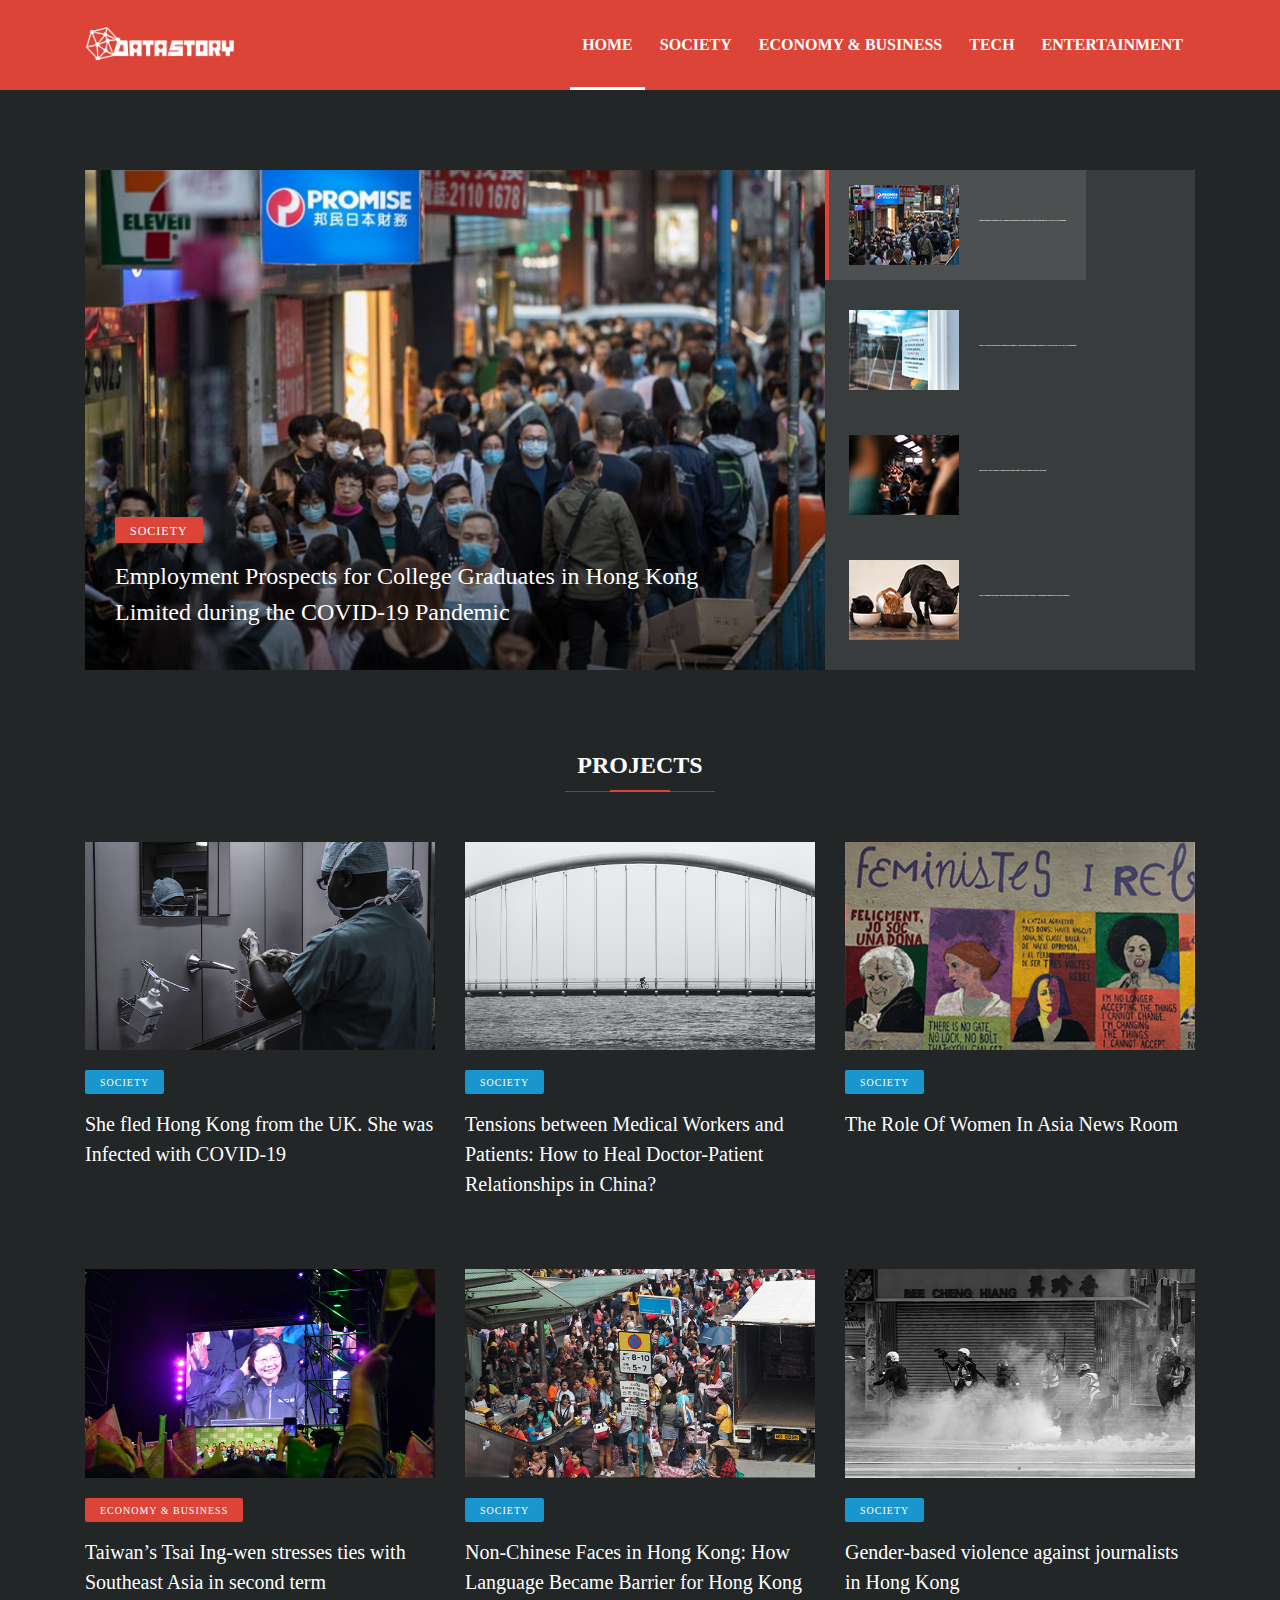
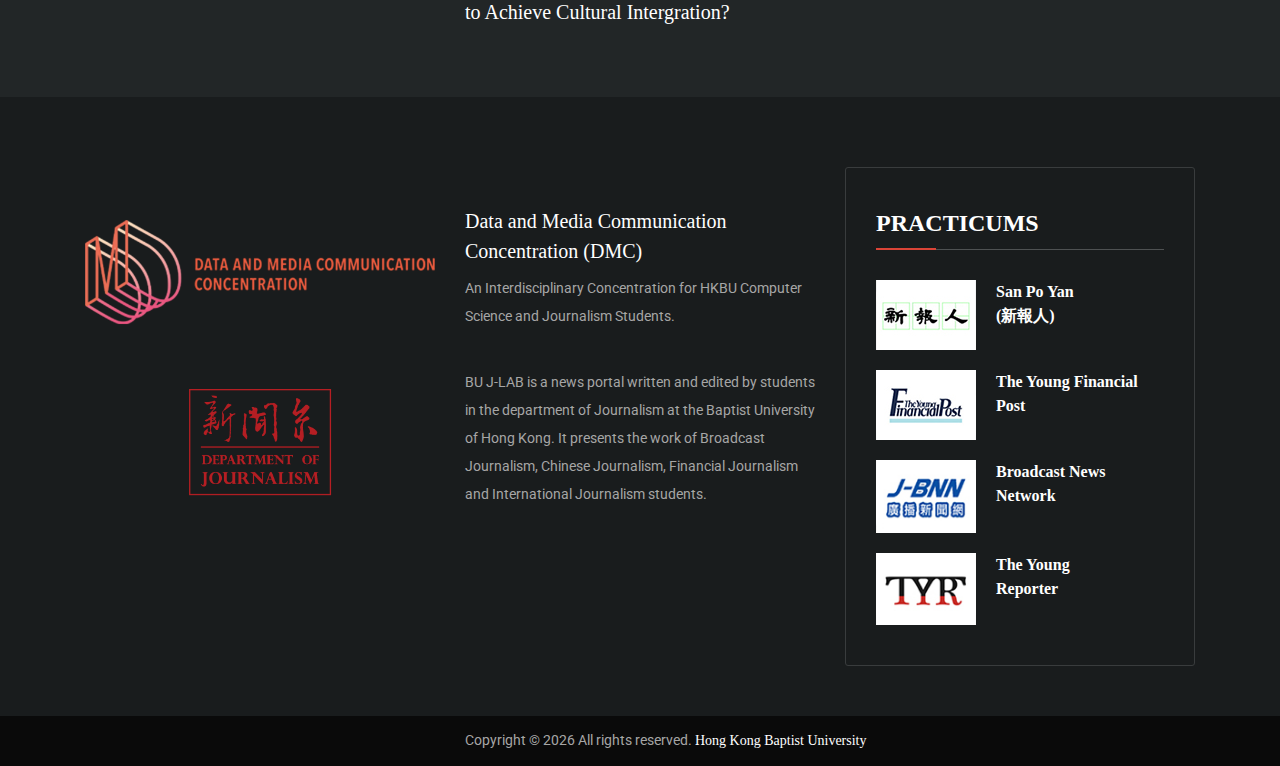
==== index.html @ 4ec1ef78 "Initial commit" ====
<!DOCTYPE html>
<html lang="en">

<head>
    <meta charset="UTF-8">
    <meta name="description" content="">
    <meta http-equiv="X-UA-Compatible" content="IE=edge">
    <meta name="viewport" content="width=device-width, initial-scale=1, shrink-to-fit=no">
    <title>DataStory - HKBU</title>
    <link rel="icon" href="img/core-img/favicon.ico">
    <link rel="stylesheet" href="style.css">

</head>

<body>
    <div class="preloader d-flex align-items-center justify-content-center">
        <div class="lds-ellipsis">
            <div></div>
            <div></div>
            <div></div>
            <div></div>
        </div>
    </div>

    <header class="header-area">
        <div class="top-header-area">
            <div class="container">
                <div class="row align-items-center">
                    <div class="col-12 col-md-6">
                    </div>
                    <div class="col-12 col-md-6">
                        <div class="top-meta-data d-flex align-items-center justify-content-end">
                        </div>
                    </div>
                </div>
            </div>
        </div>

        <div class="vizew-main-menu" id="sticker">
            <div class="classy-nav-container breakpoint-off">
                <div class="container">

                    <nav class="classy-navbar justify-content-between" id="vizewNav">

                        <a href="index.html" class="nav-brand"><img src="img/core-img/logo.png" alt=""></a>

                        <div class="classy-navbar-toggler">
                            <span class="navbarToggler"><span></span><span></span><span></span></span>
                        </div>

                        <div class="classy-menu">

                            <div class="classycloseIcon">
                                <div class="cross-wrap"><span class="top"></span><span class="bottom"></span></div>
                            </div>

                            <div class="classynav">
                                <ul>
                                    <li class="active"><a href="index.html">Home</a></li>
                                    <li><a href="society.html">Society</a></li>
                                    <li><a href="economy&business.html">Economy & Business </a></li>
                                    <li><a href="tech.html">Tech</a></li>
                                    <li><a href="entertainment.html">Entertainment</a></li>
                                </ul>
                            </div>

                        </div>
                    </nav>
                </div>
            </div>
        </div>
    </header>

    <section class="hero--area section-padding-80">
        <div class="container">
            <div class="row no-gutters">
                <div class="col-12 col-md-7 col-lg-8">
                    <div class="tab-content">
                        <div class="tab-pane fade show active" id="post-1" role="tabpanel" aria-labelledby="post-1-tab">

                            <div class="single-feature-post video-post bg-img"
                                style="background-image: url(img/bg-img/7.jpg);">

                                <div class="post-content">
                                    <a href="#" class="post-cata">Society</a>
                                    <a href="http://datastory.hkbu.edu.hk/2020/employment-prospects-for-college-graduates-in-hong-kong-limited-during-the-covid-19-pandemic/"
                                        class="post-title">Employment Prospects for College
                                        Graduates in Hong Kong Limited during the COVID-19 Pandemic</a>
                                </div>

                            </div>
                        </div>
                        <div class="tab-pane fade" id="post-2" role="tabpanel" aria-labelledby="post-2-tab">

                            <div class="single-feature-post video-post bg-img"
                                style="background-image: url(img/bg-img/8.jpg);">

                                <div class="post-content">
                                    <a href="#" class="post-cata">Tech</a>
                                    <a href="http://datastory.hkbu.edu.hk/2020/smes-in-hong-kong-and-singapore-require-additional-government-support-to-survive-the-covid-19-pandemic/#background"
                                        class="post-title">SMEs in Hong Kong and Singapore
                                        Require Additional Government Support to Survive the COVID-19 Pandemic</a>

                                </div>

                            </div>
                        </div>
                        <div class="tab-pane fade" id="post-3" role="tabpanel" aria-labelledby="post-3-tab">

                            <div class="single-feature-post video-post bg-img"
                                style="background-image: url(img/bg-img/9.jpg);">
                                <div class="post-content">
                                    <a href="#" class="post-cata">Society</a>
                                    <a href="http://datastory.hkbu.edu.hk/2020/the-dark-side-sexual-violence-on-hong-kong-mass-transit-railway/"
                                        class="post-title">The Dark Side: Sexual Violence on Hong
                                        Kong‘s Mass Transit Railway (MTR)</a>
                                </div>

                            </div>
                        </div>

                        <div class="tab-pane fade" id="post-4" role="tabpanel" aria-labelledby="post-4-tab">
                            <div class="single-feature-post video-post bg-img"
                                style="background-image: url(img/bg-img/10.jpg);">

                                <div class="post-content">
                                    <a href="#" class="post-cata">Economy & Business</a>
                                    <a href="http://datastory.hkbu.edu.hk/2020/the-evolution-towards-innovation-and-standardization-in-chinas-expanding-domestic-pet-food-market/"
                                        class="post-title">The Evolution Towards Innovation and
                                        Standardization in China’s Expanding Domestic Pet Food Market</a>

                                </div>

                            </div>
                        </div>

                        <div class="tab-pane fade" id="post-5" role="tabpanel" aria-labelledby="post-5-tab">

                            <div class="single-feature-post video-post bg-img"
                                style="background-image: url(img/bg-img/50.jpg);">

                                <div class="post-content">
                                    <a href="#" class="post-cata">Society</a>
                                    <a href="http://datastory.hkbu.edu.hk/she-fled-hong-kong-from-the-uk/"
                                        class="post-title">She fled Hong Kong from the UK. She
                                        was Infected with COVID-19</a>
                                </div>

                            </div>
                        </div>

                    </div>
                </div>

                <div class="col-12 col-md-5 col-lg-4">
                    <ul class="nav vizew-nav-tab" role="tablist">

                        <li class="nav-item">
                            <a class="nav-link active" id="post-1-tab" data-toggle="pill" href="#post-1" role="tab"
                                aria-controls="post-1" aria-selected="true">

                                <div class="single-blog-post style-2 d-flex align-items-center">
                                    <div class="post-thumbnail">
                                        <img src="img/bg-img/3.jpg" alt="">
                                    </div>
                                    <div class="post-content">
                                        <h6 class="post-title">Employment Prospects for College Graduates in Hong Kong
                                            Limited during the COVID-19 Pandemic</h6>

                                    </div>
                                </div>
                            </a>
                        </li>

                        <li class="nav-item">
                            <a class="nav-link" id="post-2-tab" data-toggle="pill" href="#post-2" role="tab"
                                aria-controls="post-2" aria-selected="false">

                                <div class="single-blog-post style-2 d-flex align-items-center">
                                    <div class="post-thumbnail">
                                        <img src="img/bg-img/4.jpg" alt="">
                                    </div>
                                    <div class="post-content">
                                        <h6 class="post-title">SMEs in Hong Kong and Singapore Require Additional
                                            Government Support to Survive the COVID-19 Pandemic</h6>

                                    </div>
                                </div>
                            </a>
                        </li>

                        <li class="nav-item">
                            <a class="nav-link" id="post-3-tab" data-toggle="pill" href="#post-3" role="tab"
                                aria-controls="post-3" aria-selected="false">

                                <div class="single-blog-post style-2 d-flex align-items-center">
                                    <div class="post-thumbnail">
                                        <img src="img/bg-img/5.jpg" alt="">
                                    </div>
                                    <div class="post-content">
                                        <h6 class="post-title">The Dark Side: Sexual Violence on Hong Kong‘s Mass
                                            Transit Railway (MTR)</h6>

                                    </div>
                                </div>
                            </a>
                        </li>

                        <li class="nav-item">
                            <a class="nav-link" id="post-4-tab" data-toggle="pill" href="#post-4" role="tab"
                                aria-controls="post-4" aria-selected="false">

                                <div class="single-blog-post style-2 d-flex align-items-center">
                                    <div class="post-thumbnail">
                                        <img src="img/bg-img/6.jpg" alt="">
                                    </div>
                                    <div class="post-content">
                                        <h6 class="post-title">The Evolution Towards Innovation and Standardization in
                                            China’s Expanding Domestic Pet Food Market</h6>

                                    </div>
                                </div>
                            </a>
                        </li>
                    </ul>
                </div>
            </div>
        </div>
    </section>

    <section class="trending-posts-area">
        <div class="container">
            <div class="row">
                <div class="col-12">

                    <div class="section-heading">
                        <h4>PROJECTS</h4>
                        <div class="line"></div>
                    </div>
                </div>
            </div>

            <div class="row">
                <div class="col-12 col-md-4">
                    <div class="single-post-area mb-70">
                        <div class="post-thumbnail">
                            <img src="img/bg-img/13.jpg" alt="">
                        </div>

                        <div class="post-content">
                            <a href="#" class="post-cata cata-sm cata-primary">Society</a>
                            <a href="http://datastory.hkbu.edu.hk/she-fled-hong-kong-from-the-uk/"
                                class="post-title">She fled Hong Kong from the UK. She was
                                Infected
                                with COVID-19</a>
                        </div>
                    </div>
                </div>

                <div class="col-12 col-md-4">
                    <div class="single-post-area mb-70">
                        <div class="post-thumbnail">
                            <img src="img/bg-img/50.jpg" alt="">
                        </div>

                        <div class="post-content">
                            <a href="#" class="post-cata cata-sm cata-primary">Society</a>
                            <a href="http://datastory.hkbu.edu.hk/tensions-between-medical-workers-and-patients/"
                                class="post-title">Tensions between Medical Workers and Patients:
                                How
                                to Heal Doctor-Patient Relationships in China?</a>
                        </div>
                    </div>
                </div>

                <div class="col-12 col-md-4">
                    <div class="single-post-area mb-70">
                        <div class="post-thumbnail">
                            <img src="img/bg-img/51.jpg" alt="">
                        </div>

                        <div class="post-content">
                            <a href="#" class="post-cata cata-sm cata-primary">Society</a>
                            <a href="http://datastory.hkbu.edu.hk/the-role-of-women-in-asia-news-room/"
                                class="post-title">The Role Of Women In Asia News Room</a>
                        </div>
                    </div>
                </div>

                <div class="col-12 col-md-4">
                    <div class="single-post-area mb-70">
                        <div class="post-thumbnail">
                            <img src="img/bg-img/52.jpg" alt="">

                        </div>

                        <div class="post-content">
                            <a href="#" class="post-cata cata-sm cata-alarm">Economy & Business</a>
                            <a href="http://datastory.hkbu.edu.hk/taiwans-tsai-ing-wen-stresses-ties-with-southeast-asia-in-second-term/"
                                class="post-title">Taiwan’s Tsai Ing-wen stresses ties with
                                Southeast
                                Asia in second term</a>
                        </div>
                    </div>
                </div>

                <div class="col-12 col-md-4">
                    <div class="single-post-area mb-70">
                        <div class="post-thumbnail">
                            <img src="img/bg-img/53.jpg" alt="">
                        </div>

                        <div class="post-content">
                            <a href="#" class="post-cata cata-sm cata-primary">Society</a>
                            <a href="http://datastory.hkbu.edu.hk/non-chinese-faces-in-hong-kong/"
                                class="post-title">Non-Chinese Faces in Hong Kong: How Language
                                Became Barrier for Hong Kong to Achieve Cultural Intergration?</a>

                        </div>
                    </div>
                </div>

                <div class="col-12 col-md-4">
                    <div class="single-post-area mb-70">
                        <div class="post-thumbnail">
                            <img src="img/bg-img/54.jpg" alt="">
                        </div>

                        <div class="post-content">
                            <a href="#" class="post-cata cata-sm cata-primary">Society</a>
                            <a href="http://datastory.hkbu.edu.hk/2019/gender-based-violence-against-journalists-in-hong-kong/"
                                class="post-title">Gender-based violence against journalists in
                                Hong Kong</a>
                        </div>
                    </div>
                </div>

            </div>

        </div>
    </section>

    <footer class="footer-area">
        <div class="container">
            <div class="row">
                <div class="col-12 col-md-7 col-lg-8">
                    <div class="all-posts-area">

                        <div class="single-post-area mb-30">
                            <h4>&nbsp</h4>
                            

                            <div class="row align-items-center">
                                <div class="col-12 col-lg-6">

                                    <div class="post-thumbnail">
                                        <a href="http://bu-dmc.hkbu.edu.hk/"> <img src="img/bg-img/21.png" alt=""></a>
                                    </div>
                                </div>
                                <div class="col-12 col-lg-6">
                                    <div class="post-content mt-0">
                                        <a href="http://bu-dmc.hkbu.edu.hk/" class="post-title mb-2">Data and Media
                                            Communication
                                            Concentration (DMC)</a>
                                        <p class="mb-2">An Interdisciplinary Concentration for HKBU Computer Science and
                                            Journalism Students.
                                        </p>
                                    </div>
                                </div>
                            </div>
                        </div>

                        <div class="single-post-area mb-30">
                            <div class="row align-items-center">
                                <div class="col-12 col-lg-6">
                                    <div class="post-thumbnail">
                                        <a href="http://news.jour.hkbu.edu.hk/"><img src="img/bg-img/56.png" alt=""></a>
                                    </div>
                                </div>
                                <div class="col-12 col-lg-6">

                                    <div class="post-content mt-0">
                                        <p class="mb-2">BU J-LAB is a news portal written and edited by students in the
                                            department of Journalism at the Baptist University of Hong Kong. It presents
                                            the work of Broadcast Journalism, Chinese Journalism, Financial Journalism
                                            and International Journalism students.
                                        </p>
                                    </div>
                                </div>
                            </div>
                        </div>



                    </div>
                </div>

                <div class="col-12 col-md-5 col-lg-4">
                    <div class="sidebar-area">

                        <div class="single-widget mb-50">

                            <div class="section-heading style-2 mb-30">
                                <h4>PRACTICUMS</h4>
                                <div class="line"></div>
                            </div>

                            <div class="single-blog-post d-flex">
                                <div class="post-thumbnail">
                                    <img src="img/bg-img/1.jpg" alt="">
                                </div>
                                <div class="post-content">
                                    <a href="http://spyan.jour.hkbu.edu.hk/" class="post-title">San Po Yan<br>
                                        (新報人)</a>
                                </div>
                            </div>

                            <div class="single-blog-post d-flex">
                                <div class="post-thumbnail">
                                    <img src="img/bg-img/2.jpg" alt="">
                                </div>
                                <div class="post-content">
                                    <a href="http://fj.jour.hkbu.edu.hk/" class="post-title">The Young
                                        Financial<br>Post</a>
                                </div>
                            </div>

                            <div class="single-blog-post d-flex">
                                <div class="post-thumbnail">
                                    <img src="img/bg-img/36.jpg" alt="">
                                </div>
                                <div class="post-content">
                                    <a href="http://bnn.jour.hkbu.edu.hk/" class="post-title">Broadcast News<br>
                                        Network</a>

                                </div>
                            </div>

                            <div class="single-blog-post d-flex">
                                <div class="post-thumbnail">
                                    <img src="img/bg-img/37.jpg" alt="">
                                </div>
                                <div class="post-content">
                                    <a href="http://tyr.jour.hkbu.edu.hk/" class="post-title">The Young<br> Reporter</a>
                                </div>
                            </div>

                        </div>

                    </div>
                </div>
            </div>
        </div>

        <div class="copywrite-area">
            <div class="container">
                <div class="row align-items-center">
                    <div class="col-12 col-sm-4"></div>
                    <div class="col-12 col-sm-6">
                        <p class="copywrite-text">
                            Copyright &copy;
                            <script>
                                document.write(new Date().getFullYear());
                            </script> All rights reserved. <a href="https://www.hkbu.edu.hk/eng/main/index.jsp"
                                target="_blank">Hong Kong Baptist
                                University</a>
                        </p>
                    </div>
                    <div class="col-12 col-sm-6">
                        <nav class="footer-nav">
                            <ul>

                            </ul>
                        </nav>
                    </div>
                </div>
            </div>
        </div>
    </footer>

    <script src="js/jquery/jquery-2.2.4.min.js"></script>
    <script src="js/bootstrap/popper.min.js"></script>
    <script src="js/bootstrap/bootstrap.min.js"></script>
    <script src="js/plugins/plugins.js"></script>
    <script src="js/active.js"></script>
</body>

</html>
---- style.css ----
@import url("https://fonts.googleapis.com/css?family=Roboto:300,400,500,700,900");
@import url(css/bootstrap.min.css);
@import url(css/classy-nav.css);
@import url(css/font-awesome.min.css);
@import url(css/themify-icons.css);
@import url(css/owl.carousel.min.css);
@import url(css/animate.css);
@import url(css/magnific-popup.css);
* {
    margin: 0;
    padding: 0;
}

body {
    font-family: "Roboto", sans-serif;
    font-size: 14px;
    background-color: #222627;
    color: #a6a6a6;
}

h1,
h2,
h3,
h4,
h5,
h6 {
    font-family: "merriweather-regular", serif;
    color: #ffffff;
    line-height: 1.3;
    font-weight: 500;
}

p {
    font-family: "Roboto", sans-serif;
    color: #a6a6a6;
    font-size: 14px;
    line-height: 2;
    font-weight: 400;
}

a,
a:hover,
a:focus {
    -webkit-transition-duration: 500ms;
    -o-transition-duration: 500ms;
    transition-duration: 500ms;
    text-decoration: none;
    outline: 0 solid transparent;
    color: #a6a6a6;
    font-weight: 500;
    font-size: 14px;
    font-family: "merriweather-regular", serif;
}

ul {
    margin: 0;
}

ul li {
    list-style: none;
}

img {
    height: auto;
    max-width: 100%;
}

.bg-img {
    background-position: center center;
    background-size: cover;
    background-repeat: no-repeat;
}

.bg-white {
    background-color: #ffffff !important;
}

.bg-dark {
    background-color: #000000 !important;
}

.bg-transparent {
    background-color: transparent !important;
}

.bg-gray {
    background-color: #f2f4f5;
}

.font-bold {
    font-weight: 700;
}

.font-light {
    font-weight: 300;
}

.bg-overlay {
    position: relative;
    z-index: 2;
    background-position: center center;
    background-size: cover;
}

.bg-overlay::after {
    background-color: rgba(0, 0, 0, 0.5);
    position: absolute;
    z-index: -1;
    top: 0;
    left: 0;
    width: 100%;
    height: 100%;
    content: "";
}

.bg-fixed {
    background-attachment: fixed !important;
}

input:focus {
    outline-style: none;
    box-shadow: none;
    border-color: transparent;
}

.mt-15 {
    margin-top: 15px !important;
}

.mt-30 {
    margin-top: 30px !important;
}

.mt-50 {
    margin-top: 50px !important;
}

.mt-70 {
    margin-top: 70px !important;
}

.mt-100 {
    margin-top: 100px !important;
}

.mb-15 {
    margin-bottom: 15px !important;
}

.mb-30 {
    margin-bottom: 30px !important;
}

.mb-50 {
    margin-bottom: 50px !important;
}

.mb-70 {
    margin-bottom: 70px !important;
}

.mb-80 {
    margin-bottom: 80px !important;
}

.mb-100 {
    margin-bottom: 100px !important;
}

.ml-15 {
    margin-left: 15px !important;
}

.ml-30 {
    margin-left: 30px !important;
}

.ml-50 {
    margin-left: 50px !important;
}

.mr-15 {
    margin-right: 15px !important;
}

.mr-30 {
    margin-right: 30px !important;
}

.mr-50 {
    margin-right: 50px !important;
}

.p-15 {
    padding: 15px !important;
}

.p-30 {
    padding: 30px !important;
}

.p-50 {
    padding: 50px !important;
}

.pb-70 {
    padding-bottom: 70px !important;
}

.px-30 {
    padding-left: 30px !important;
    padding-right: 30px !important;
}

.pt-30 {
    padding-top: 30px;
}

.section-padding-80 {
    padding-top: 80px;
    padding-bottom: 80px;
}

.section-padding-80-0 {
    padding-top: 80px;
    padding-bottom: 0;
}

.section-padding-0-80 {
    padding-top: 0;
    padding-bottom: 80px;
}

.preloader {
    background-color: #222627;
    width: 100%;
    height: 100%;
    position: fixed;
    top: 0;
    left: 0;
    right: 0;
    z-index: 99999;
}

.lds-ellipsis {
    display: inline-block;
    position: relative;
    width: 64px;
    height: 64px;
}

.lds-ellipsis div {
    position: absolute;
    top: 27px;
    width: 11px;
    height: 11px;
    border-radius: 50%;
    background: #ffffff;
    animation-timing-function: cubic-bezier(0, 1, 1, 0);
}

.lds-ellipsis div:nth-child(1) {
    left: 6px;
    animation: lds-ellipsis1 0.6s infinite;
}

.lds-ellipsis div:nth-child(2) {
    left: 6px;
    animation: lds-ellipsis2 0.6s infinite;
}

.lds-ellipsis div:nth-child(3) {
    left: 26px;
    animation: lds-ellipsis2 0.6s infinite;
}

.lds-ellipsis div:nth-child(4) {
    left: 45px;
    animation: lds-ellipsis3 0.6s infinite;
}

@keyframes lds-ellipsis1 {
    0% {
        transform: scale(0);
    }
    100% {
        transform: scale(1);
    }
}

@keyframes lds-ellipsis3 {
    0% {
        transform: scale(1);
    }
    100% {
        transform: scale(0);
    }
}

@keyframes lds-ellipsis2 {
    0% {
        transform: translate(0, 0);
    }
    100% {
        transform: translate(19px, 0);
    }
}

.section-heading {
    position: relative;
    z-index: 1;
    margin-bottom: 50px;
    text-align: center;
}

.section-heading h4 {
    font-weight: 700;
    margin-bottom: 10px;
}

@media only screen and (max-width: 767px) {
    .section-heading h4 {
        font-size: 20px;
    }
}

.section-heading .line {
    width: 150px;
    height: 1px;
    background-color: #4e5152;
    margin: 0 auto;
    position: relative;
    z-index: 1;
}

.section-heading .line::after {
    width: 60px;
    height: 2px;
    background-color: #db4437;
    content: '';
    position: absolute;
    bottom: 0;
    left: 50%;
    margin-left: -30px;
}

.section-heading.style-2 {
    text-align: left;
}

.section-heading.style-2 .line {
    width: 100%;
}

.section-heading.style-2 .line::after {
    left: 0;
    margin-left: 0;
}

#scrollUp {
    background-color: #0f1112;
    border-radius: 0;
    bottom: 50px;
    color: #ffffff;
    font-size: 14px;
    height: 40px;
    line-height: 42px;
    right: 50px;
    text-align: center;
    width: 40px;
    border-radius: 0%;
    -webkit-transition-duration: 500ms;
    -o-transition-duration: 500ms;
    transition-duration: 500ms;
    box-shadow: 0 0 20px 0 rgba(0, 0, 0, 0.15);
}

#scrollUp:hover,
#scrollUp:focus {
    background-color: #db4437;
    color: #ffffff;
}

@media only screen and (max-width: 767px) {
    #scrollUp {
        bottom: 30px;
        right: 30px;
        line-height: 32px;
        width: 30px;
        height: 30px;
    }
}

.vizew-btn {
    background-color: #db4437;
    -webkit-transition-duration: 500ms;
    -o-transition-duration: 500ms;
    transition-duration: 500ms;
    position: relative;
    z-index: 1;
    display: inline-block;
    min-width: 160px;
    height: 50px;
    color: #ffffff;
    border-radius: 0;
    padding: 0 30px;
    font-size: 16px;
    line-height: 50px;
    font-weight: 500;
    text-transform: capitalize;
}

.vizew-btn:hover,
.vizew-btn:focus {
    font-size: 16px;
    font-weight: 500;
    background-color: #0f1112;
    color: #ffffff;
    box-shadow: none;
}

.top-header-area {
    position: relative;
    z-index: 1;
    width: 100%;
    height: 0px;
}

@media only screen and (max-width: 767px) {
    .top-header-area {
        height: 0px;
    }
}

.top-header-area .breaking-news-area {
    position: relative;
    z-index: 1;
}

@media only screen and (max-width: 767px) {
    .top-header-area .breaking-news-area {
        height: 50px;
        border-bottom: 1px solid #393c3d;
    }
}

.top-header-area .breaking-news-area .news-title {
    min-width: 115px;
}

@media only screen and (min-width: 768px) and (max-width: 991px) {
    .top-header-area .breaking-news-area .news-title {
        min-width: 100px;
    }
}

@media only screen and (max-width: 767px) {
    .top-header-area .breaking-news-area .news-title {
        min-width: 100px;
    }
}

.top-header-area .breaking-news-area .news-title p {
    margin-bottom: 0;
    font-weight: 500;
    color: #db4437;
    text-transform: uppercase;
}

@media only screen and (min-width: 768px) and (max-width: 991px) {
    .top-header-area .breaking-news-area .news-title p {
        font-size: 12px;
    }
}

@media only screen and (max-width: 767px) {
    .top-header-area .breaking-news-area .news-title p {
        font-size: 12px;
    }
}

.top-header-area .breaking-news-area .ticker {
    width: 100%;
    text-align: left;
    position: relative;
    overflow: hidden;
    padding-left: 15px;
}

@media only screen and (min-width: 768px) and (max-width: 991px) {
    .top-header-area .breaking-news-area .ticker {
        padding-left: 8px;
    }
}

.top-header-area .breaking-news-area .ticker ul {
    width: 100%;
    position: relative;
    z-index: 1;
}

.top-header-area .breaking-news-area .ticker ul li {
    display: none;
    width: 100%;
    font-weight: 400;
}

.top-header-area .breaking-news-area .ticker ul li a {
    display: block;
    color: #a6a6a6;
}

@media only screen and (min-width: 992px) and (max-width: 1199px) {
    .top-header-area .breaking-news-area .ticker ul li a {
        font-size: 12px;
    }
}

@media only screen and (min-width: 768px) and (max-width: 991px) {
    .top-header-area .breaking-news-area .ticker ul li a {
        font-size: 11px;
    }
}

@media only screen and (max-width: 767px) {
    .top-header-area .breaking-news-area .ticker ul li a {
        font-size: 12px;
    }
}

.top-header-area .breaking-news-area .ticker ul li a:hover,
.top-header-area .breaking-news-area .ticker ul li a:focus {
    color: #db4437;
}

.top-header-area .top-social-info {
    position: relative;
    z-index: 1;
    margin-right: 15px;
}

.top-header-area .top-social-info a {
    display: inline-block;
    padding: 0 15px;
}

@media only screen and (min-width: 992px) and (max-width: 1199px) {
    .top-header-area .top-social-info a {
        padding: 0 8px;
    }
}

@media only screen and (min-width: 768px) and (max-width: 991px) {
    .top-header-area .top-social-info a {
        padding: 0 5px;
        font-size: 13px;
    }
}

@media only screen and (max-width: 767px) {
    .top-header-area .top-social-info a {
        padding: 0 5px;
        font-size: 12px;
    }
}

@media only screen and (min-width: 576px) and (max-width: 767px) {
    .top-header-area .top-social-info a {
        padding: 0 10px;
    }
}

.top-header-area .top-social-info a:hover,
.top-header-area .top-social-info a:focus {
    color: #db4437;
}

.top-header-area .top-search-area {
    position: relative;
    z-index: 1;
}

.top-header-area .top-search-area form {
    position: relative;
    z-index: 1;
    border-left: 1px solid #393c3d;
    border-right: 1px solid #393c3d;
}

@media only screen and (max-width: 767px) {
    .top-header-area .top-search-area form {
        border-left: none;
        border-right: none;
    }
}

.top-header-area .top-search-area form input {
    -webkit-transition-duration: 500ms;
    -o-transition-duration: 500ms;
    transition-duration: 500ms;
    width: 250px;
    height: 50px;
    border: none;
    color: #a6a6a6;
    font-size: 14px;
    font-style: italic;
    padding: 0 20px;
    background-color: transparent;
}

@media only screen and (min-width: 992px) and (max-width: 1199px) {
    .top-header-area .top-search-area form input {
        width: 200px;
    }
}

@media only screen and (min-width: 768px) and (max-width: 991px) {
    .top-header-area .top-search-area form input {
        width: 150px;
    }
}

@media only screen and (max-width: 767px) {
    .top-header-area .top-search-area form input {
        width: 115px;
        padding: 0;
    }
}

@media only screen and (min-width: 480px) and (max-width: 767px) {
    .top-header-area .top-search-area form input {
        width: 230px;
        padding: 0;
    }
}

@media only screen and (min-width: 576px) and (max-width: 767px) {
    .top-header-area .top-search-area form input {
        width: 260px;
        padding: 0;
    }
}

.top-header-area .top-search-area form input:focus {
    box-shadow: none;
}

.top-header-area .top-search-area form button {
    position: absolute;
    width: auto;
    height: 50px;
    background-color: transparent;
    top: 50%;
    right: 20px;
    font-size: 16px;
    z-index: 99;
    border: none;
    cursor: pointer;
    color: #ffffff;
    padding: 0;
    -webkit-transform: translateY(-50%);
    -ms-transform: translateY(-50%);
    transform: translateY(-50%);
}

.top-header-area .top-search-area form button:focus {
    box-shadow: none;
}

.top-header-area .top-search-area form button:hover {
    color: #db4437;
}

.top-header-area .login-btn {
    position: relative;
    z-index: 1;
    padding: 0 15px;
    height: 50px;
    line-height: 50px;
    font-size: 16px;
    text-align: center;
}

.top-header-area .login-btn:hover,
.top-header-area .login-btn:focus {
    color: #db4437;
}

.header-area {
    position: relative;
    z-index: 1000;
    width: 100%;
}

.header-area .vizew-main-menu {
    position: relative;
    width: 100%;
}

.header-area .vizew-main-menu .classy-nav-container {
    background-color: #db4437;
}

.header-area .vizew-main-menu .classy-navbar {
    padding: 0;
    height: 90px;
}

@media only screen and (min-width: 992px) and (max-width: 1199px) {
    .header-area .vizew-main-menu .classy-navbar {
        height: 70px;
    }
}

@media only screen and (min-width: 768px) and (max-width: 991px) {
    .header-area .vizew-main-menu .classy-navbar {
        height: 70px;
    }
}

@media only screen and (max-width: 767px) {
    .header-area .vizew-main-menu .classy-navbar {
        height: 60px;
    }
}

.header-area .vizew-main-menu .classy-navbar .nav-brand {
    max-width: 150px;
}

@media only screen and (min-width: 992px) and (max-width: 1199px) {
    .header-area .vizew-main-menu .classy-navbar .nav-brand {
        max-width: 120px;
    }
}

@media only screen and (max-width: 767px) {
    .header-area .vizew-main-menu .classy-navbar .nav-brand {
        max-width: 110px;
    }
}

.header-area .vizew-main-menu .classy-navbar .classynav ul li a {
    font-weight: 700;
    text-transform: uppercase;
    font-size: 16px;
    color: #ffffff;
    height: 90px;
    line-height: 90px;
    border-bottom: 3px solid transparent;
}

@media only screen and (min-width: 992px) and (max-width: 1199px) {
    .header-area .vizew-main-menu .classy-navbar .classynav ul li a {
        height: 70px;
        line-height: 70px;
        font-size: 14px;
    }
}

@media only screen and (min-width: 768px) and (max-width: 991px) {
    .header-area .vizew-main-menu .classy-navbar .classynav ul li a {
        height: 35px;
        line-height: 35px;
        font-size: 14px;
        background-color: #222627;
        border-bottom: none;
    }
}

@media only screen and (max-width: 767px) {
    .header-area .vizew-main-menu .classy-navbar .classynav ul li a {
        height: 35px;
        line-height: 35px;
        font-size: 14px;
        background-color: #222627;
        border-bottom: none;
    }
}

.header-area .vizew-main-menu .classy-navbar .classynav ul li a:hover,
.header-area .vizew-main-menu .classy-navbar .classynav ul li a:focus {
    color: #0f1112;
    border-bottom-color: #ffffff;
}

@media only screen and (min-width: 768px) and (max-width: 991px) {
    .header-area .vizew-main-menu .classy-navbar .classynav ul li a:hover,
    .header-area .vizew-main-menu .classy-navbar .classynav ul li a:focus {
        color: #db4437;
    }
}

@media only screen and (max-width: 767px) {
    .header-area .vizew-main-menu .classy-navbar .classynav ul li a:hover,
    .header-area .vizew-main-menu .classy-navbar .classynav ul li a:focus {
        color: #db4437;
    }
}

.header-area .vizew-main-menu .classy-navbar .classynav ul li a::after {
    color: #ffffff;
}

.header-area .vizew-main-menu .classy-navbar .classynav ul li ul li a {
    text-transform: capitalize;
    padding: 0 20px;
    font-size: 14px;
    color: #0f1112;
    line-height: 34px;
    height: 35px;
}

@media only screen and (min-width: 768px) and (max-width: 991px) {
    .header-area .vizew-main-menu .classy-navbar .classynav ul li ul li a {
        color: #a6a6a6;
    }
}

@media only screen and (max-width: 767px) {
    .header-area .vizew-main-menu .classy-navbar .classynav ul li ul li a {
        color: #a6a6a6;
    }
}

.header-area .vizew-main-menu .classy-navbar .classynav ul li ul li a::after {
    color: #0f1112;
}

.header-area .vizew-main-menu .classy-navbar .classynav ul li ul li a:hover,
.header-area .vizew-main-menu .classy-navbar .classynav ul li ul li a:focus {
    color: #db4437;
}

.header-area .vizew-main-menu .classy-navbar .classynav ul li.active a {
    border-bottom-color: #ffffff;
}

@media only screen and (min-width: 768px) and (max-width: 991px) {
    .header-area .vizew-main-menu .classy-navbar .classynav ul li.active a {
        border-bottom-color: transparent;
    }
}

@media only screen and (max-width: 767px) {
    .header-area .vizew-main-menu .classy-navbar .classynav ul li.active a {
        border-bottom-color: transparent;
    }
}

.header-area .classy-navbar-toggler .navbarToggler span {
    background-color: #ffffff;
}

.header-area .is-sticky .vizew-main-menu {
    z-index: 9999;
    box-shadow: 0 5px 50px 0 rgba(0, 0, 0, 0.2);
}

.breakpoint-on .classynav {
    padding-top: 70px;
    padding-bottom: 70px;
}

.breakpoint-on .classy-navbar .classy-menu {
    background-color: #222627;
    box-shadow: 0 0 20px 0 rgba(255, 255, 255, 0.2);
}

.breakpoint-on .classynav ul li .megamenu .single-mega.cn-col-4 {
    padding: 0;
    border-bottom: 1px solid #393c3d;
}

.breakpoint-on .classycloseIcon .cross-wrap span {
    background: #ffffff;
}

.hero-area {
    position: relative;
    z-index: 1;
    width: 100%;
}

.vizew-nav-tab {
    position: relative;
    z-index: 1;
    background-color: #393c3d;
    width: 100%;
    height: 500px;
    overflow-x: hidden;
    overflow-y: scroll;
}

@media only screen and (min-width: 992px) and (max-width: 1199px) {
    .vizew-nav-tab {
        height: 400px;
    }
}

@media only screen and (min-width: 768px) and (max-width: 991px) {
    .vizew-nav-tab {
        height: 350px;
    }
}

@media only screen and (max-width: 767px) {
    .vizew-nav-tab {
        height: 300px;
    }
}

.vizew-nav-tab .nav-link {
    padding: 0;
    padding: 15px 20px;
    border-left: 4px solid transparent;
}

.vizew-nav-tab .nav-link.active {
    background-color: #4d5051;
    border-left-color: #db4437;
}

.vizew-breadcrumb {
    position: relative;
    z-index: 1;
    padding-top: 40px;
    padding-bottom: 40px;
}

.vizew-breadcrumb .breadcrumb {
    padding: 0;
    margin-bottom: 0;
    background-color: transparent;
    border-radius: 0;
}

.vizew-breadcrumb .breadcrumb .breadcrumb-item {
    color: #a6a6a6;
    font-size: 16px;
    font-weight: 400;
}

@media only screen and (min-width: 992px) and (max-width: 1199px) {
    .vizew-breadcrumb .breadcrumb .breadcrumb-item {
        font-size: 14px;
    }
}

@media only screen and (min-width: 768px) and (max-width: 991px) {
    .vizew-breadcrumb .breadcrumb .breadcrumb-item {
        font-size: 14px;
    }
}

@media only screen and (max-width: 767px) {
    .vizew-breadcrumb .breadcrumb .breadcrumb-item {
        font-size: 12px;
    }
}

.vizew-breadcrumb .breadcrumb .breadcrumb-item a {
    color: #fff;
    font-size: 16px;
    font-weight: 400;
}

@media only screen and (min-width: 992px) and (max-width: 1199px) {
    .vizew-breadcrumb .breadcrumb .breadcrumb-item a {
        font-size: 14px;
    }
}

@media only screen and (min-width: 768px) and (max-width: 991px) {
    .vizew-breadcrumb .breadcrumb .breadcrumb-item a {
        font-size: 14px;
    }
}

@media only screen and (max-width: 767px) {
    .vizew-breadcrumb .breadcrumb .breadcrumb-item a {
        font-size: 12px;
    }
}

.vizew-breadcrumb .breadcrumb .breadcrumb-item a:hover,
.vizew-breadcrumb .breadcrumb .breadcrumb-item a:focus {
    font-weight: 400;
    color: #db4437;
}

.vizew-breadcrumb .breadcrumb-item+.breadcrumb-item::before {
    content: "\f105";
    font-family: "FontAwesome";
    color: #fff;
}

.single-blog-post {
    position: relative;
    z-index: 1;
    margin-bottom: 20px;
}

.single-blog-post:last-child {
    margin-bottom: 0;
}

.single-blog-post .post-thumbnail {
    position: relative;
    z-index: 1;
    -webkit-box-flex: 0;
    -ms-flex: 0 0 100px;
    flex: 0 0 100px;
    max-width: 100px;
    width: 100px;
}

@media only screen and (min-width: 992px) and (max-width: 1199px) {
    .single-blog-post .post-thumbnail {
        -webkit-box-flex: 0;
        -ms-flex: 0 0 80px;
        flex: 0 0 80px;
        max-width: 80px;
        width: 80px;
    }
}

@media only screen and (min-width: 768px) and (max-width: 991px) {
    .single-blog-post .post-thumbnail {
        -webkit-box-flex: 0;
        -ms-flex: 0 0 80px;
        flex: 0 0 80px;
        max-width: 80px;
        width: 80px;
    }
}

@media only screen and (max-width: 767px) {
    .single-blog-post .post-thumbnail {
        -webkit-box-flex: 0;
        -ms-flex: 0 0 80px;
        flex: 0 0 80px;
        max-width: 80px;
        width: 80px;
    }
}

.single-blog-post .post-thumbnail img {
    width: 100%;
}

.single-blog-post .post-content {
    position: relative;
    z-index: 1;
    padding-left: 20px;
}

.single-blog-post .post-content .post-title {
    color: #ffffff;
    margin-bottom: 5px;
    display: block;
    font-size: 16px;
    font-weight: 700;
}

@media only screen and (min-width: 992px) and (max-width: 1199px) {
    .single-blog-post .post-content .post-title {
        font-size: 14px;
    }
}

@media only screen and (min-width: 768px) and (max-width: 991px) {
    .single-blog-post .post-content .post-title {
        font-size: 13px;
    }
}

@media only screen and (max-width: 767px) {
    .single-blog-post .post-content .post-title {
        font-size: 13px;
    }
}

.single-blog-post .post-content .post-title:hover,
.single-blog-post .post-content .post-title:hover {
    color: #db4437;
}

.single-blog-post .post-content .post-meta a {
    display: inline-block;
    color: #595959;
    font-size: 12px;
}

.single-blog-post .post-content .post-meta a:hover,
.single-blog-post .post-content .post-meta a:hover {
    color: #ffffff;
}

.single-blog-post.style-2 {
    margin-bottom: 0;
}

.single-blog-post.style-2 .post-thumbnail {
    position: relative;
    z-index: 1;
    -webkit-box-flex: 0;
    -ms-flex: 0 0 110px;
    flex: 0 0 110px;
    max-width: 110px;
    width: 110px;
}

@media only screen and (min-width: 768px) and (max-width: 991px) {
    .single-blog-post.style-2 .post-thumbnail {
        -webkit-box-flex: 0;
        -ms-flex: 0 0 80px;
        flex: 0 0 80px;
        max-width: 80px;
        width: 80px;
    }
}

@media only screen and (max-width: 767px) {
    .single-blog-post.style-2 .post-thumbnail {
        -webkit-box-flex: 0;
        -ms-flex: 0 0 80px;
        flex: 0 0 80px;
        max-width: 80px;
        width: 80px;
    }
}

.single-blog-post.style-2 .post-thumbnail img {
    width: 100%;
}

.single-blog-post.style-2 .post-content {
    position: relative;
    z-index: 1;
    padding-left: 20px;
}

.single-blog-post.style-2 .post-content .post-title {
    color: #ffffff;
    margin-bottom: 10px;
    display: block;
    font-weight: 700;
    font-size: 2px;
    line-height: 1.5;
}

@media only screen and (min-width: 992px) and (max-width: 1199px) {
    .single-blog-post.style-2 .post-content .post-title {
        font-size: 14px;
    }
}

@media only screen and (min-width: 768px) and (max-width: 991px) {
    .single-blog-post.style-2 .post-content .post-title {
        font-size: 13px;
    }
}

@media only screen and (max-width: 767px) {
    .single-blog-post.style-2 .post-content .post-title {
        font-size: 13px;
    }
}

.single-blog-post.style-2 .post-content .post-meta span {
    display: inline-block;
    color: #a6a6a6;
    font-size: 12px;
}

.single-blog-post.style-3 {
    margin-bottom: 0;
}

.single-blog-post.style-3 .post-thumbnail {
    position: relative;
    z-index: 1;
    -webkit-box-flex: 0;
    -ms-flex: 0 0 140px;
    flex: 0 0 140px;
    max-width: 140px;
    width: 140px;
}

@media only screen and (max-width: 767px) {
    .single-blog-post.style-3 .post-thumbnail {
        -webkit-box-flex: 0;
        -ms-flex: 0 0 100px;
        flex: 0 0 100px;
        max-width: 100px;
        width: 100px;
    }
}

.single-blog-post.style-3 .post-content .post-title {
    color: #ffffff;
    margin-bottom: 15px;
    display: block;
    font-weight: 700;
    font-size: 16px;
    line-height: 1.5;
}

@media only screen and (max-width: 767px) {
    .single-blog-post.style-3 .post-content .post-title {
        font-size: 14px;
    }
}

.single-blog-post.style-3 .post-content .post-title:hover,
.single-blog-post.style-3 .post-content .post-title:hover {
    color: #db4437;
}

.single-blog-post.style-3 .post-content .post-meta span {
    display: inline-block;
    color: #a6a6a6;
    font-size: 12px;
}

.single-feature-post.video-post {
    position: relative;
    z-index: 1;
    width: 100%;
    height: 500px;
}

@media only screen and (min-width: 992px) and (max-width: 1199px) {
    .single-feature-post.video-post {
        height: 400px;
    }
}

@media only screen and (min-width: 768px) and (max-width: 991px) {
    .single-feature-post.video-post {
        height: 350px;
    }
}

@media only screen and (max-width: 767px) {
    .single-feature-post.video-post {
        height: 320px;
    }
}

.single-feature-post.video-post::before {
    content: "";
    position: absolute;
    height: 50%;
    width: 100%;
    z-index: 5;
    bottom: 0;
    left: 0;
    background: rgba(0, 0, 0, 0.5);
    background: -webkit-linear-gradient(bottom, rgba(0, 0, 0, 0.5) 0%, rgba(0, 0, 0, 0.01) 90%, rgba(0, 0, 0, 0) 100%);
    background: linear-gradient(to top, rgba(0, 0, 0, 0.5) 0%, rgba(0, 0, 0, 0.01) 90%, rgba(0, 0, 0, 0) 100%);
}

.single-feature-post.video-post .play-btn {
    position: absolute;
    margin-top: -30px;
    margin-left: -30px;
    top: 50%;
    left: 50%;
    width: 60px;
    height: 60px;
    font-size: 24px;
    background-color: #db4437;
    border-radius: 50%;
    color: #ffffff;
    line-height: 60px;
    text-align: center;
    padding: 0 0 0 3px;
    z-index: 99;
}

@media only screen and (max-width: 767px) {
    .single-feature-post.video-post .play-btn {
        width: 50px;
        height: 50px;
        line-height: 50px;
        font-size: 20px;
    }
}

.single-feature-post.video-post .play-btn:hover,
.single-feature-post.video-post .play-btn:focus {
    background-color: #0f1112;
}

.single-feature-post.video-post .post-content {
    position: absolute;
    left: 30px;
    bottom: 30px;
    z-index: 59;
    width: 80%;
}

@media only screen and (max-width: 767px) {
    .single-feature-post.video-post .post-content {
        left: 15px;
        bottom: 15px;
    }
}

.single-feature-post.video-post .post-content .post-title {
    font-size: 24px;
    display: block;
    color: #ffffff;
    margin-bottom: 10px;
}

@media only screen and (min-width: 768px) and (max-width: 991px) {
    .single-feature-post.video-post .post-content .post-title {
        font-size: 17px;
    }
}

@media only screen and (max-width: 767px) {
    .single-feature-post.video-post .post-content .post-title {
        font-size: 17px;
    }
}

.single-feature-post.video-post .post-content .post-title:hover,
.single-feature-post.video-post .post-content .post-title:focus {
    color: #db4437;
}

.single-feature-post.video-post .post-content .post-meta {
    position: relative;
    z-index: 1;
}

.single-feature-post.video-post .post-content .post-meta a {
    display: inline-block;
    margin-right: 30px;
    color: #ffffff;
}

.single-feature-post.video-post .post-content .post-meta a:hover,
.single-feature-post.video-post .post-content .post-meta a:focus {
    color: #db4437;
}

.single-feature-post.video-post .video-duration {
    display: inline-block;
    position: absolute;
    right: 30px;
    bottom: 30px;
    background-color: #0f1112;
    padding: 6px 12px;
    border-radius: 2px;
    font-size: 14px;
    color: #ffffff;
    line-height: 1;
    z-index: 79;
}

.post-cata {
    background-color: #db4437;
    padding: 8px 15px 6px;
    border-radius: 2px;
    font-size: 12px;
    letter-spacing: 1px;
    text-transform: uppercase;
    border: none;
    color: #ffffff;
    line-height: 1;
    margin-bottom: 15px;
    display: inline-block;
}

.post-cata.cata-success {
    background-color: #3cb878;
}

.post-cata.cata-danger {
    background-color: #db4437;
}

.post-cata.cata-primary {
    background-color: #1996ce;
}

.post-cata:hover,
.post-cata:focus {
    background-color: #0f1112;
    font-size: 12px;
}

.post-cata.cata-sm {
    font-size: 10px;
}

.post-cata.cata-sm:hover,
.post-cata.cata-sm:focus {
    background-color: #0f1112;
    font-size: 10px;
}

.single-post-area {
    position: relative;
    z-index: 1;
}

.single-post-area .post-thumbnail {
    position: relative;
    z-index: 1;
}

@media only screen and (min-width: 768px) and (max-width: 991px) {
    .single-post-area .post-thumbnail {
        margin-bottom: 30px;
    }
}

@media only screen and (max-width: 767px) {
    .single-post-area .post-thumbnail {
        margin-bottom: 30px;
    }
}

.single-post-area .post-thumbnail .video-duration {
    display: inline-block;
    position: absolute;
    right: 15px;
    bottom: 15px;
    background-color: #0f1112;
    padding: 6px 10px;
    border-radius: 2px;
    font-size: 14px;
    color: #ffffff;
    line-height: 1;
    z-index: 79;
}

.single-post-area .post-content {
    position: relative;
    z-index: 1;
    margin-top: 20px;
}

.single-post-area .post-content .post-title {
    display: block;
    color: #ffffff;
    margin-bottom: 15px;
    font-size: 20px;
}

@media only screen and (min-width: 992px) and (max-width: 1199px) {
    .single-post-area .post-content .post-title {
        font-size: 18px;
    }
}

@media only screen and (min-width: 768px) and (max-width: 991px) {
    .single-post-area .post-content .post-title {
        font-size: 16px;
    }
}

@media only screen and (max-width: 767px) {
    .single-post-area .post-content .post-title {
        font-size: 18px;
    }
}

.single-post-area .post-content .post-title:hover,
.single-post-area .post-content .post-title:focus {
    color: #db4437;
}

.single-post-area .post-content .post-meta a {
    display: inline-block;
    margin-right: 20px;
}

.single-post-area .post-content .post-meta a:hover,
.single-post-area .post-content .post-meta a:focus {
    color: #db4437;
}

.single-post-area .post-content .post-meta a:last-child {
    margin-right: 0;
}

.single-post-area .post-content .post-meta .post-author {
    color: #595959;
}

.single-post-area .post-content .post-meta .post-date {
    color: #595959;
}

.single-post-area .post-content .post-meta i.fa-circle {
    color: #a6a6a6;
    font-size: 6px;
    margin-right: 20px;
}

.single-post-area.style-2 {
    margin-bottom: 30px;
    padding-bottom: 30px;
    border-bottom: 1px solid #393c3d;
}

.featured-post-slides,
.sport-video-slides,
.business-video-slides {
    position: relative;
    z-index: 1;
}

.featured-post-slides .owl-prev,
.featured-post-slides .owl-next,
.sport-video-slides .owl-prev,
.sport-video-slides .owl-next,
.business-video-slides .owl-prev,
.business-video-slides .owl-next {
    background-color: #1b1e1f;
    width: 30px;
    height: 30px;
    border-radius: 2px;
    font-size: 16px;
    color: #ffffff;
    text-align: center;
    line-height: 30px;
    -webkit-transition-duration: 500ms;
    -o-transition-duration: 500ms;
    transition-duration: 500ms;
    position: absolute;
    top: -88px;
    right: 38px;
}

.featured-post-slides .owl-prev:hover,
.featured-post-slides .owl-prev:focus,
.featured-post-slides .owl-next:hover,
.featured-post-slides .owl-next:focus,
.sport-video-slides .owl-prev:hover,
.sport-video-slides .owl-prev:focus,
.sport-video-slides .owl-next:hover,
.sport-video-slides .owl-next:focus,
.business-video-slides .owl-prev:hover,
.business-video-slides .owl-prev:focus,
.business-video-slides .owl-next:hover,
.business-video-slides .owl-next:focus {
    background-color: #0e0f10;
}

.featured-post-slides .owl-next,
.sport-video-slides .owl-next,
.business-video-slides .owl-next {
    right: 0;
}

.archive-catagory-view {
    position: relative;
    z-index: 1;
    padding-bottom: 15px;
    border-bottom: 1px solid #393c3d;
}

.archive-catagory-view .archive-catagory h4 {
    font-weight: 400;
    margin-bottom: 0;
}

.archive-catagory-view .archive-catagory h4 i {
    color: #db4437;
}

.archive-catagory-view .view-options a {
    display: inline-block;
    background-color: #393c3d;
    width: 30px;
    height: 30px;
    border-radius: 2px;
    text-align: center;
    line-height: 30px;
}

.archive-catagory-view .view-options a.active,
.archive-catagory-view .view-options a:hover,
.archive-catagory-view .view-options a:focus {
    background-color: #ffffff;
    color: #db4437;
}

.archive-catagory-view .view-options a.active {
    pointer-events: none;
}

.pagination {
    position: relative;
    z-index: 1;
}

@media only screen and (min-width: 768px) and (max-width: 991px) {
    .pagination {
        margin-bottom: 80px;
    }
}

@media only screen and (max-width: 767px) {
    .pagination {
        margin-bottom: 80px;
    }
}

.pagination .page-item .page-link {
    background-color: #393c3d;
    min-width: 40px;
    height: 40px;
    line-height: 40px;
    font-size: 16px;
    color: #a6a6a6;
    text-transform: uppercase;
    text-align: center;
    display: inline-block;
    border-radius: 2px;
    padding: 0 15px;
    margin-right: 5px;
    border: none;
}

.pagination .page-item .page-link:hover,
.pagination .page-item .page-link:focus {
    background-color: #ffffff;
    color: #db4437;
}

.pagination .page-item.active .page-link {
    background-color: #ffffff;
    color: #db4437;
}

.vizew-blockquote {
    position: relative;
    z-index: 1;
    background-color: #181b1b;
    padding: 30px 90px 30px 30px;
}

.vizew-blockquote::after {
    content: '\f10e';
    font-family: "FontAwesome";
    color: #ffffff;
    font-size: 42px;
    position: absolute;
    top: 30px;
    right: 30px;
    z-index: 1;
}

.vizew-blockquote .blockquote-text {
    font-size: 18px;
    font-weight: 400;
    line-height: 1.6;
    font-style: italic;
    margin-bottom: 15px;
}

@media only screen and (max-width: 767px) {
    .vizew-blockquote .blockquote-text {
        font-size: 16px;
    }
}

.unordered-list {
    position: relative;
    z-index: 1;
}

.unordered-list li {
    position: relative;
    z-index: 1;
    padding-left: 20px;
    font-size: 16px;
    margin-bottom: 10px;
}

@media only screen and (max-width: 767px) {
    .unordered-list li {
        font-size: 14px;
    }
}

.unordered-list li:last-child {
    margin-bottom: 0;
}

.unordered-list li::after {
    position: absolute;
    top: 5px;
    left: 0;
    z-index: 2;
    content: '\f111';
    font-family: 'FontAwesome';
    font-size: 8px;
}

.ordered-list {
    position: relative;
    z-index: 1;
    padding-left: 15px;
}

.ordered-list li {
    position: relative;
    z-index: 1;
    font-size: 16px;
    margin-bottom: 10px;
    padding-left: 10px;
}

.ordered-list li:last-child {
    margin-bottom: 0;
}

.single-video-area {
    position: relative;
    z-index: 1;
    margin-bottom: 60px;
}

.single-video-area iframe {
    width: 100%;
    height: 600px !important;
    border: none;
}

@media only screen and (min-width: 992px) and (max-width: 1199px) {
    .single-video-area iframe {
        height: 550px !important;
    }
}

@media only screen and (min-width: 768px) and (max-width: 991px) {
    .single-video-area iframe {
        height: 400px !important;
    }
}

@media only screen and (max-width: 767px) {
    .single-video-area iframe {
        height: 220px !important;
    }
}

.post-details-content {
    position: relative;
    z-index: 1;
}

.post-details-content .post-share-info {
    -webkit-box-flex: 0;
    -ms-flex: 0 0 90px;
    flex: 0 0 90px;
    max-width: 90px;
    width: 90px;
}

@media only screen and (max-width: 767px) {
    .post-details-content .post-share-info {
        -webkit-box-flex: 0;
        -ms-flex: 0 0 40px;
        flex: 0 0 40px;
        max-width: 40px;
        width: 40px;
    }
}

.post-details-content .post-share-info p {
    color: #ffffff;
    font-weight: 500;
    letter-spacing: 1px;
}

@media only screen and (max-width: 767px) {
    .post-details-content .post-share-info p {
        font-size: 12px;
        letter-spacing: 0;
    }
}

.post-details-content .post-share-info a {
    display: block;
    width: 40px;
    height: 40px;
    border-radius: 50%;
    color: #ffffff;
    text-align: center;
    line-height: 40px;
    background-color: #db4437;
    margin-bottom: 10px;
    font-size: 16px;
}

@media only screen and (max-width: 767px) {
    .post-details-content .post-share-info a {
        width: 30px;
        height: 30px;
        line-height: 30px;
        font-size: 13px;
    }
}

.post-details-content .post-share-info a.facebook {
    background-color: #4c65a8;
}

.post-details-content .post-share-info a.twitter {
    background-color: #41a1f6;
}

.post-details-content .post-share-info a.google-plus {
    background-color: #f43535;
}

.post-details-content .post-share-info a.instagram {
    background-color: #8f6247;
}

.post-details-content .post-share-info a.thumb-tack {
    background-color: #f0c605;
}

.post-details-content .post-share-info a:hover,
.post-details-content .post-share-info a:focus {
    background-color: #db4437;
}

.post-details-content .post-content {
    position: relative;
    z-index: 1;
    margin-top: 20px;
}

.post-details-content .post-content .post-title {
    display: block;
    color: #ffffff;
    margin-bottom: 15px;
    font-size: 24px;
}

@media only screen and (min-width: 768px) and (max-width: 991px) {
    .post-details-content .post-content .post-title {
        font-size: 20px;
    }
}

@media only screen and (max-width: 767px) {
    .post-details-content .post-content .post-title {
        font-size: 18px;
    }
}

.post-details-content .post-content .post-title:hover,
.post-details-content .post-content .post-title:focus {
    color: #db4437;
}

.post-details-content .post-content .post-meta a {
    display: inline-block;
    margin-right: 20px;
}

@media only screen and (max-width: 767px) {
    .post-details-content .post-content .post-meta a {
        margin-right: 8px;
        font-size: 12px;
    }
}

.post-details-content .post-content .post-meta a:hover,
.post-details-content .post-content .post-meta a:focus {
    color: #db4437;
}

.post-details-content .post-content .post-meta a:last-child {
    margin-right: 0;
}

.post-details-content .post-content .post-meta .post-author {
    color: #595959;
}

.post-details-content .post-content .post-meta .post-date {
    color: #595959;
}

.post-details-content .post-content .post-meta i.fa-circle {
    color: #a6a6a6;
    font-size: 6px;
    margin-right: 20px;
}

@media only screen and (max-width: 767px) {
    .post-details-content .post-content .post-meta i.fa-circle {
        margin-right: 8px;
    }
}

.post-tags {
    position: relative;
    z-index: 1;
    border-bottom: 1px solid #393c3d;
    border-top: 1px solid #393c3d;
    padding: 40px 0;
}

.post-tags ul {
    display: -webkit-box;
    display: -ms-flexbox;
    display: flex;
    -ms-flex-wrap: wrap;
    flex-wrap: wrap;
}

.post-tags ul li a {
    display: inline-block;
    background-color: #393c3d;
    padding: 5px 12px;
    border-radius: 2px;
    font-size: 12px;
    text-transform: uppercase;
    color: #a6a6a6;
    font-weight: 400;
    letter-spacing: 1px;
    margin: 3px;
}

.post-tags ul li a:hover,
.post-tags ul li a:focus {
    background-color: #db4437;
    color: #ffffff;
}

.vizew-post-author {
    position: relative;
    z-index: 1;
    border-bottom: 1px solid #393c3d;
}

.vizew-post-author .post-author-thumb {
    -webkit-box-flex: 0;
    -ms-flex: 0 0 120px;
    flex: 0 0 120px;
    max-width: 120px;
    width: 120px;
}

@media only screen and (max-width: 767px) {
    .vizew-post-author .post-author-thumb {
        -webkit-box-flex: 0;
        -ms-flex: 0 0 80px;
        flex: 0 0 80px;
        max-width: 80px;
        width: 80px;
    }
}

.vizew-post-author .post-author-desc a {
    display: block;
    color: #ffffff;
    font-size: 18px;
    margin-bottom: 10px;
}

@media only screen and (max-width: 767px) {
    .vizew-post-author .post-author-desc a {
        font-size: 16px;
    }
}

.vizew-post-author .post-author-desc p {
    margin-bottom: 10px;
}

@media only screen and (max-width: 767px) {
    .vizew-post-author .post-author-desc p {
        font-size: 12px;
    }
}

.vizew-post-author .post-author-desc .post-author-social-info a {
    display: inline-block;
    color: #a6a6a6;
    padding: 0 5px;
    font-size: 14px;
}

.vizew-post-author .post-author-desc .post-author-social-info a:first-child {
    padding-left: 0;
}

.vizew-post-author .post-author-desc .post-author-social-info a:hover,
.vizew-post-author .post-author-desc .post-author-social-info a:focus {
    color: #db4437;
}

.comment_area {
    position: relative;
    z-index: 1;
    border-top: 1px solid #393c3d;
    border-bottom: 1px solid #393c3d;
    padding-bottom: 50px;
    padding-top: 50px;
}

.comment_area .comment-content .comment-author {
    -webkit-box-flex: 0;
    -ms-flex: 0 0 70px;
    flex: 0 0 70px;
    min-width: 70px;
    margin-right: 20px;
    height: 70px;
    border-radius: 50%;
}

.comment_area .comment-content .comment-author img {
    border-radius: 50%;
}

@media only screen and (max-width: 767px) {
    .comment_area .comment-content .comment-author {
        -webkit-box-flex: 0;
        -ms-flex: 0 0 40px;
        flex: 0 0 40px;
        min-width: 40px;
        margin-right: 10px;
        height: 40px;
    }
}

.comment_area .comment-content .comment-meta {
    margin-bottom: 30px;
}

.comment_area .comment-content .comment-meta .comment-date {
    font-size: 12px;
    color: #a6a6a6;
    text-transform: uppercase;
    letter-spacing: 2px;
    margin-bottom: 10px;
    display: block;
}

.comment_area .comment-content .comment-meta h6 {
    margin-bottom: 10px;
}

.comment_area .comment-content .comment-meta p {
    margin-bottom: 10px;
    font-size: 14px;
    line-height: 2;
}

.comment_area .comment-content .comment-meta .like,
.comment_area .comment-content .comment-meta .reply {
    background-color: #393c3d;
    font-size: 12px;
    font-weight: 400;
    text-transform: capitalize;
    letter-spacing: 1px;
    height: 30px;
    padding: 0 15px;
    border-radius: 2px;
    line-height: 30px;
    text-align: center;
    margin-right: 15px;
    color: #ffffff;
}

.comment_area .comment-content .comment-meta .like:last-child,
.comment_area .comment-content .comment-meta .reply:last-child {
    margin-right: 0;
}

.comment_area .comment-content .comment-meta .like:hover,
.comment_area .comment-content .comment-meta .reply:hover {
    background-color: #db4437;
}

@media only screen and (max-width: 767px) {
    .comment_area .comment-content .comment-meta .like,
    .comment_area .comment-content .comment-meta .reply {
        margin-right: 5px;
    }
}

.comment_area .single_comment_area {
    margin-bottom: 30px;
}

.comment_area .single_comment_area:last-of-type {
    margin-bottom: 0;
}

.comment_area .children .single_comment_area {
    margin-left: 50px;
    margin-top: 30px;
}

@media only screen and (max-width: 767px) {
    .comment_area .children .single_comment_area {
        margin-left: 15px;
    }
}

.pager-article {
    box-shadow: 0 0 30px 0 rgba(0, 0, 0, 0.3);
    -webkit-transition-duration: 500ms;
    -o-transition-duration: 500ms;
    transition-duration: 500ms;
    position: relative;
    z-index: 1;
    width: 500px !important;
    height: 320px !important;
    z-index: 9999;
    opacity: 0;
    visibility: hidden;
}

@media only screen and (max-width: 767px) {
    .pager-article {
        width: 300px !important;
        height: 220px !important;
    }
}

.pager-article .post-title {
    font-size: 20px !important;
}

@media only screen and (max-width: 767px) {
    .pager-article .post-title {
        font-size: 14px !important;
    }
}

.vizew-pager-prev,
.vizew-pager-next {
    position: fixed;
    z-index: 100;
    top: 50%;
    left: 0;
    width: 60px;
    -webkit-transform: translateY(-50%);
    -ms-transform: translateY(-50%);
    transform: translateY(-50%);
}

.vizew-pager-prev p,
.vizew-pager-next p {
    box-shadow: 0 0 30px 0 rgba(0, 0, 0, 0.3);
    -webkit-transition-duration: 500ms;
    -o-transition-duration: 500ms;
    transition-duration: 500ms;
    cursor: pointer;
    position: absolute;
    width: 270px;
    height: 60px;
    background-color: #181b1b;
    font-size: 18px;
    font-weight: 500;
    letter-spacing: 2px;
    color: #ffffff;
    line-height: 60px;
    text-transform: uppercase;
    text-align: center;
    color: #ffffff;
    top: 41%;
    margin-bottom: 0;
    -webkit-transform: rotate(90deg);
    -ms-transform: rotate(90deg);
    transform: rotate(90deg);
    left: -105px;
    z-index: 1;
}

@media only screen and (max-width: 767px) {
    .vizew-pager-prev p,
    .vizew-pager-next p {
        width: 220px;
        height: 40px;
        font-size: 14px;
        left: -90px;
        line-height: 40px;
    }
}

.vizew-pager-prev:hover,
.vizew-pager-next:hover {
    width: 500px;
}

@media only screen and (max-width: 767px) {
    .vizew-pager-prev:hover,
    .vizew-pager-next:hover {
        width: 300px;
    }
}

.vizew-pager-prev:hover .pager-article,
.vizew-pager-next:hover .pager-article {
    opacity: 1;
    visibility: visible;
}

.vizew-pager-next {
    right: 0;
    left: auto;
}

.vizew-pager-next p {
    left: auto;
    right: -105px;
}

@media only screen and (max-width: 767px) {
    .vizew-pager-next p {
        right: -90px;
    }
}

@media only screen and (min-width: 768px) and (max-width: 991px) {
    .vizew-archive-list-posts-area .single-post-area .post-thumbnail {
        margin-bottom: 0;
    }
}

@media only screen and (min-width: 768px) and (max-width: 991px) {
    .post-a-comment-area {
        margin-bottom: 80px;
    }
}

@media only screen and (max-width: 767px) {
    .post-a-comment-area {
        margin-bottom: 80px;
    }
}

.single-widget {
    position: relative;
    z-index: 1;
    border: 1px solid #393c3d;
    border-radius: 3px;
    padding: 40px 30px;
}

@media only screen and (min-width: 768px) and (max-width: 991px) {
    .single-widget {
        padding: 30px 20px;
    }
}

@media only screen and (max-width: 767px) {
    .single-widget {
        padding: 30px 20px;
    }
}

.followers-widget {
    display: -webkit-box;
    display: -ms-flexbox;
    display: flex;
    -webkit-box-pack: justify;
    -ms-flex-pack: justify;
    justify-content: space-between;
}

.followers-widget a {
    width: 85px;
    display: inline-block;
    height: auto;
    padding: 15px 5px;
    background-color: #db4437;
    color: #ffffff;
}

@media only screen and (min-width: 992px) and (max-width: 1199px) {
    .followers-widget a {
        width: 70px;
    }
}

@media only screen and (min-width: 768px) and (max-width: 991px) {
    .followers-widget a {
        width: 65px;
    }
}

@media only screen and (max-width: 767px) {
    .followers-widget a {
        width: 70px;
    }
}

.followers-widget a.facebook {
    background-color: #39579a;
}

.followers-widget a.twitter {
    background-color: #55acee;
}

.followers-widget a.google {
    background-color: #dd4b39;
}

.followers-widget a i,
.followers-widget a span {
    display: block;
    text-align: center;
    font-weight: 700;
}

@media only screen and (min-width: 992px) and (max-width: 1199px) {
    .followers-widget a i,
    .followers-widget a span {
        font-size: 12px;
    }
}

@media only screen and (min-width: 768px) and (max-width: 991px) {
    .followers-widget a i,
    .followers-widget a span {
        font-size: 12px;
    }
}

@media only screen and (max-width: 767px) {
    .followers-widget a i,
    .followers-widget a span {
        font-size: 12px;
    }
}

.followers-widget a i {
    font-size: 18px;
    margin-bottom: 8px;
}

.followers-widget a span.counter {
    font-size: 18px;
}

.newsletter-widget .newsletter-form {
    position: relative;
    z-index: 1;
}

.newsletter-widget .newsletter-form input {
    width: 100%;
    height: 50px;
    border: none;
    border-radius: 0;
    text-align: center;
    font-size: 12px;
}

.newsletter-widget .newsletter-form input:focus {
    box-shadow: none;
}

.single-youtube-channel {
    position: relative;
    z-index: 1;
    margin-bottom: 30px;
}

.single-youtube-channel:last-child {
    margin-bottom: 0;
}

.single-youtube-channel .youtube-channel-thumbnail {
    -webkit-box-flex: 0;
    -ms-flex: 0 0 110px;
    flex: 0 0 110px;
    max-width: 110px;
    width: 110px;
}

@media only screen and (min-width: 992px) and (max-width: 1199px) {
    .single-youtube-channel .youtube-channel-thumbnail {
        -webkit-box-flex: 0;
        -ms-flex: 0 0 80px;
        flex: 0 0 80px;
        max-width: 80px;
        width: 80px;
    }
}

@media only screen and (min-width: 768px) and (max-width: 991px) {
    .single-youtube-channel .youtube-channel-thumbnail {
        -webkit-box-flex: 0;
        -ms-flex: 0 0 70px;
        flex: 0 0 70px;
        max-width: 70px;
        width: 70px;
    }
}

@media only screen and (max-width: 767px) {
    .single-youtube-channel .youtube-channel-thumbnail {
        -webkit-box-flex: 0;
        -ms-flex: 0 0 80px;
        flex: 0 0 80px;
        max-width: 80px;
        width: 80px;
    }
}

.single-youtube-channel .youtube-channel-content {
    padding-left: 20px;
}

.single-youtube-channel .youtube-channel-content .channel-title {
    text-transform: uppercase;
    font-size: 14px;
    color: #ffffff;
    margin-bottom: 8px;
    display: block;
}

@media only screen and (max-width: 767px) {
    .single-youtube-channel .youtube-channel-content .channel-title {
        font-size: 12px;
    }
}

.single-youtube-channel .youtube-channel-content .subscribe-btn {
    width: 130px;
    height: 32px;
    line-height: 32px;
    text-align: center;
    background-color: #db4437;
    border-radius: 3px;
    padding: 0;
    color: #ffffff;
    font-size: 14px;
    font-weight: 500;
}

.single-youtube-channel .youtube-channel-content .subscribe-btn:hover,
.single-youtube-channel .youtube-channel-content .subscribe-btn:focus {
    font-size: 14px;
    font-weight: 500;
    background-color: #0f1112;
}

.share-post-widget {
    position: relative;
    z-index: 1;
}

.share-post-widget p {
    display: block;
    color: #ffffff;
    margin-bottom: 20px;
    letter-spacing: 2px;
}

.share-post-widget a {
    display: block;
    width: 150px;
    height: 40px;
    background-color: #db4437;
    border-radius: 50px;
    margin-bottom: 15px;
    color: #ffffff;
    line-height: 40px;
    text-align: center;
}

.share-post-widget a i {
    margin-right: 10px;
}

.share-post-widget a:last-child {
    margin-bottom: 0;
}

.share-post-widget a.facebook {
    background-color: #4c65a8;
}

.share-post-widget a.twitter {
    background-color: #41a1f6;
}

.share-post-widget a.google {
    background-color: #f43535;
}

.share-post-widget a:hover,
.share-post-widget a:focus {
    background-color: #db4437;
}

.author-widget {
    position: relative;
    z-index: 1;
    text-align: center;
}

.author-widget .author-avatar {
    margin: 0 auto 20px;
    width: 120px;
    height: 120px;
    display: block;
    border-radius: 50%;
}

.author-widget .author-name {
    display: block;
    color: #ffffff;
    font-size: 18px;
    margin-bottom: 15px;
}

.author-widget .author-name:hover,
.author-widget .author-name:focus {
    color: #db4437;
}

.author-widget .author-social-info {
    position: relative;
    z-index: 1;
    margin-bottom: 10px;
}

.author-widget .author-social-info a {
    display: inline-block;
    padding: 0 8px;
}

.author-widget p {
    color: #ffffff;
}

.author-widget .authors--meta-data {
    border-top: 1px solid #393c3d;
}

.author-widget .authors--meta-data p {
    -webkit-box-flex: 0;
    -ms-flex: 0 0 50%;
    flex: 0 0 50%;
    max-width: 50%;
    width: 50%;
    margin-bottom: 0;
    padding: 30px 10px;
    border-right: 1px solid #393c3d;
}

.author-widget .authors--meta-data p:last-child {
    border-right: none;
}

.author-widget .authors--meta-data p span {
    font-size: 16px;
    display: block;
    font-weight: 500;
}

.add-widget img {
    width: 100%;
}

.footer-area {
    position: relative;
    z-index: 1;
    background-color: #191c1d;
    padding-top: 70px;
}

.footer-area .footer-widget {
    position: relative;
    z-index: 1;
}

.footer-area .footer-widget .widget-title {
    font-size: 18px;
    font-weight: 700;
    margin-bottom: 20px;
}

.footer-area .footer-widget .single-twit {
    position: relative;
    z-index: 1;
    margin-bottom: 15px;
}

.footer-area .footer-widget .single-twit:last-child {
    margin-bottom: 0;
}

.footer-area .footer-widget .single-twit p {
    margin-bottom: 0;
}

.footer-area .footer-widget .single-twit p i {
    color: #db4437;
}

.footer-area .footer-widget .single-twit p span {
    color: #ffffff;
}

.footer-area .footer-widget .footer-social-area {
    position: relative;
    z-index: 1;
    margin-top: 20px;
}

.footer-area .footer-widget .footer-social-area a {
    display: inline-block;
    width: 40px;
    height: 40px;
    border-radius: 50%;
    background-color: #db4437;
    text-align: center;
    line-height: 40px;
    color: #ffffff;
    font-size: 16px;
    margin-right: 5px;
}

.footer-area .footer-widget .footer-social-area a:last-child {
    margin-right: 0;
}

.footer-area .footer-widget .footer-social-area a.facebook {
    background-color: #597dca;
}

.footer-area .footer-widget .footer-social-area a.twitter {
    background-color: #1da1f2;
}

.footer-area .footer-widget .footer-social-area a.google-plus {
    background-color: #db4437;
}

.footer-area .footer-widget .footer-social-area a.instagram {
    background-color: #a67c52;
}

.footer-area .footer-widget .footer-social-area a.linkedin {
    background-color: #3b5998;
}

.footer-area .footer-widget .footer-social-area a:hover,
.footer-area .footer-widget .footer-social-area a:focus {
    background-color: #db4437;
}

.footer-area .footer-widget .contact-address {
    position: relative;
    z-index: 1;
}

.footer-area .footer-widget .contact-address p {
    margin-bottom: 0;
}

.footer-area .footer-widget .footer-nl-area {
    position: relative;
    z-index: 1;
    margin-top: 30px;
}

.footer-area .footer-widget .footer-nl-area form {
    position: relative;
    z-index: 1;
}

.footer-area .footer-widget .footer-nl-area form input {
    width: 100%;
    height: 40px;
    background-color: #303334;
    border-radius: 0;
    padding: 0 15px;
    border: none;
}

.footer-area .footer-widget .footer-nl-area form button {
    position: absolute;
    width: 40px;
    height: 40px;
    background-color: #db4437;
    color: #ffffff;
    z-index: 10;
    top: 0;
    right: 0;
    border: none;
    cursor: pointer;
    -webkit-transition-duration: 500ms;
    -o-transition-duration: 500ms;
    transition-duration: 500ms;
}

.footer-area .footer-widget .footer-nl-area form button:hover,
.footer-area .footer-widget .footer-nl-area form button:focus {
    background-color: #0f1112;
    color: #ffffff;
}

.footer-area .copywrite-area {
    position: relative;
    z-index: 1;
    padding: 10px 0;
    background-color: #0a0a0a;
}

.footer-area .copywrite-area .copywrite-text {
    font-size: 14px;
    margin-bottom: 0;
    font-weight: 400;
    color: #a6a6a6;
}

@media only screen and (min-width: 768px) and (max-width: 991px) {
    .footer-area .copywrite-area .copywrite-text {
        font-size: 12px;
    }
}

@media only screen and (max-width: 767px) {
    .footer-area .copywrite-area .copywrite-text {
        font-size: 12px;
    }
}

.footer-area .copywrite-area .copywrite-text a {
    color: #ffffff;
    font-size: 14px;
    font-weight: 400;
}

@media only screen and (min-width: 768px) and (max-width: 991px) {
    .footer-area .copywrite-area .copywrite-text a {
        font-size: 12px;
    }
}

@media only screen and (max-width: 767px) {
    .footer-area .copywrite-area .copywrite-text a {
        font-size: 12px;
    }
}

.footer-area .copywrite-area .copywrite-text a:hover,
.footer-area .copywrite-area .copywrite-text a:focus {
    color: #db4437;
}

.footer-area .copywrite-area .footer-nav {
    position: relative;
    z-index: 1;
}

.footer-area .copywrite-area .footer-nav ul {
    display: -webkit-box;
    display: -ms-flexbox;
    display: flex;
    -webkit-box-pack: end;
    -ms-flex-pack: end;
    justify-content: flex-end;
    -ms-flex-wrap: wrap;
    flex-wrap: wrap;
}

@media only screen and (max-width: 767px) {
    .footer-area .copywrite-area .footer-nav ul {
        margin-top: 10px;
        -webkit-box-pack: start;
        -ms-flex-pack: start;
        justify-content: flex-start;
    }
}

.footer-area .copywrite-area .footer-nav ul li a {
    display: inline-block;
    color: #a6a6a6;
    font-size: 14px;
    padding: 0 12px;
    font-weight: 400;
}

@media only screen and (min-width: 768px) and (max-width: 991px) {
    .footer-area .copywrite-area .footer-nav ul li a {
        font-size: 12px;
        padding: 0 8px;
    }
}

@media only screen and (max-width: 767px) {
    .footer-area .copywrite-area .footer-nav ul li a {
        padding: 0 5px;
        font-size: 12px;
    }
}

.footer-area .copywrite-area .footer-nav ul li a:hover,
.footer-area .copywrite-area .footer-nav ul li a:focus {
    font-weight: 400;
    color: #db4437;
}

.footer-area .copywrite-area .footer-nav ul li:last-child a {
    padding-right: 0;
}

@media only screen and (max-width: 767px) {
    .footer-area .copywrite-area .footer-nav ul li:first-child a {
        padding-left: 0;
    }
}

.contact-form-area {
    position: relative;
    z-index: 1;
}

@media only screen and (max-width: 767px) {
    .contact-form-area {
        margin-bottom: 50px;
    }
}

.contact-form-area label {
    color: #a6a6a6;
    font-size: 16px;
    margin-bottom: 15px;
}

@media only screen and (max-width: 767px) {
    .contact-form-area label {
        font-size: 14px;
    }
}

.form-control {
    position: relative;
    z-index: 2;
    height: 48px;
    width: 100%;
    background-color: #393c3d;
    font-size: 12px;
    margin-bottom: 15px;
    padding: 10px 30px;
    color: #ffffff;
    -webkit-transition-duration: 500ms;
    -o-transition-duration: 500ms;
    transition-duration: 500ms;
    border: none;
    border-radius: 0;
}

.form-control:focus {
    box-shadow: none;
    background-color: #393c3d;
}

select.form-control {
    -webkit-appearance: none;
    -moz-appearance: none;
    appearance: none;
}

textarea.form-control {
    height: 140px;
}
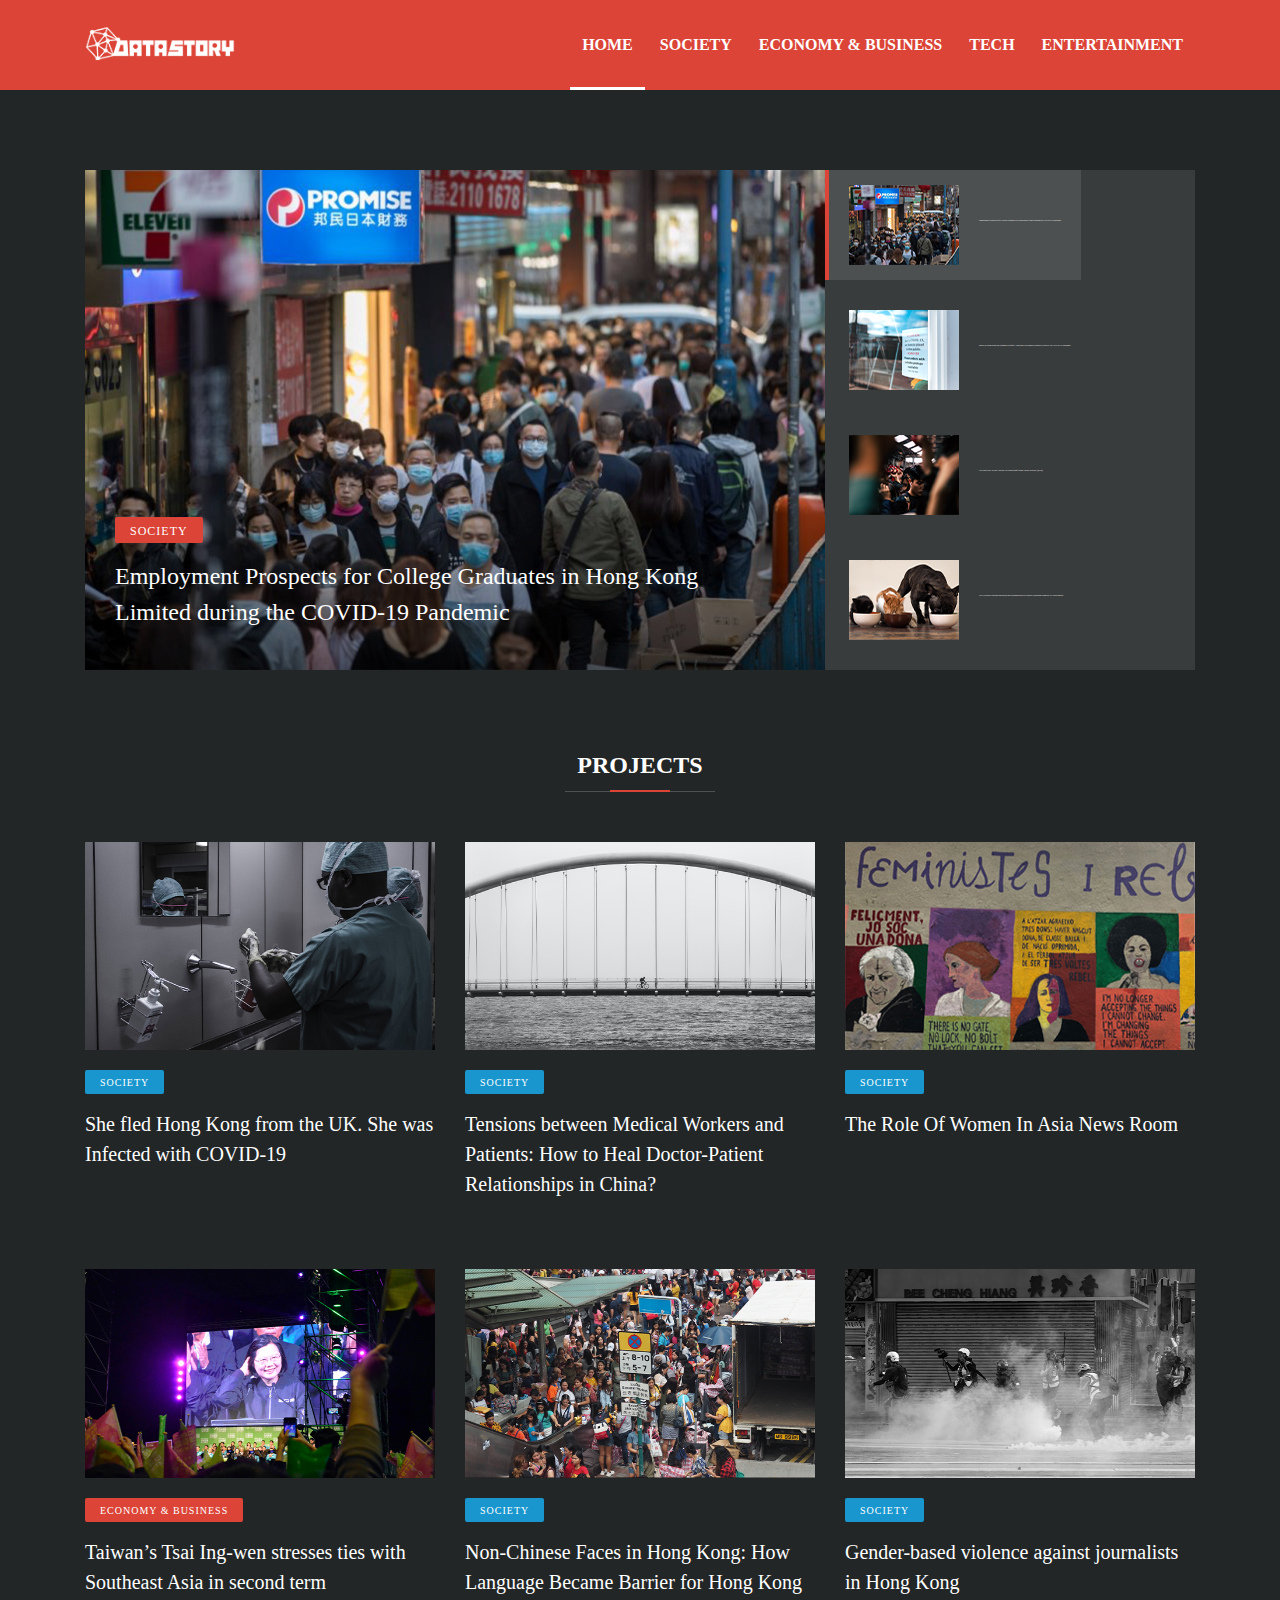
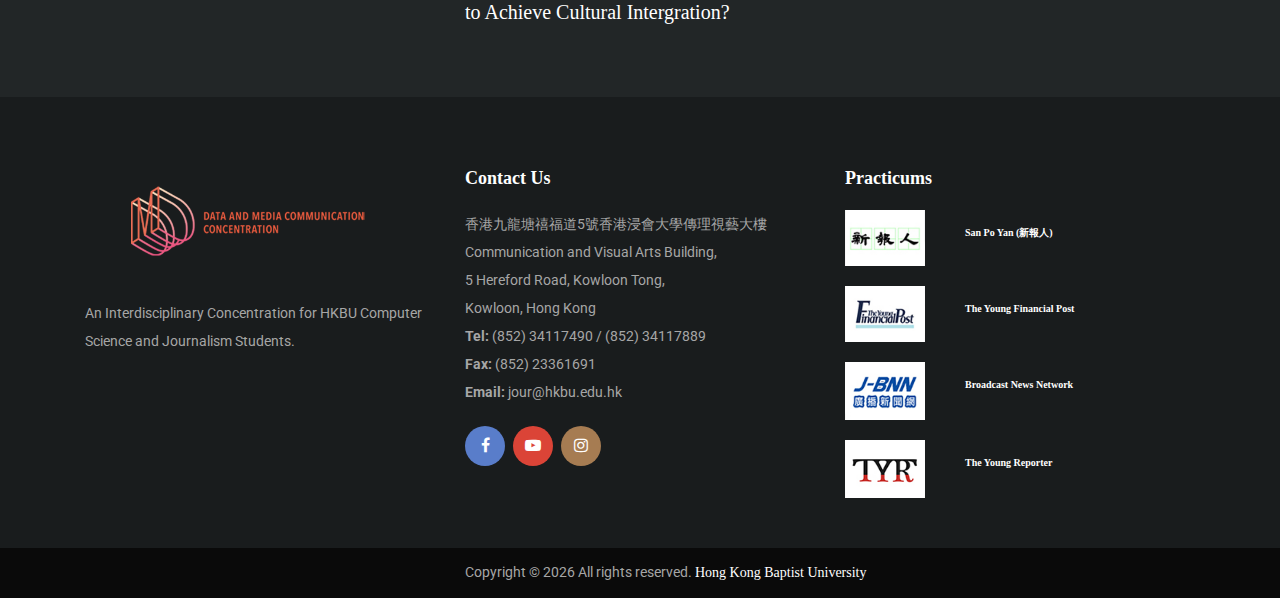
==== commit 32cae182: "1" ====
--- a/index.html
+++ b/index.html
@@ -97,7 +97,7 @@
 
                                 <div class="post-content">
                                     <a href="#" class="post-cata">Tech</a>
-                                    <a href="http://datastory.hkbu.edu.hk/2020/smes-in-hong-kong-and-singapore-require-additional-government-support-to-survive-the-covid-19-pandemic/#background"
+                                    <a href="http://datastory.hkbu.edu.hk/2020/smes-in-hong-kong-and-singapore-require-additional-government-support-to-survive-the-covid-19-pandemic/"
                                         class="post-title">SMEs in Hong Kong and Singapore
                                         Require Additional Government Support to Survive the COVID-19 Pandemic</a>
 
@@ -343,12 +343,13 @@
     <footer class="footer-area">
         <div class="container">
             <div class="row">
-                <div class="col-12 col-md-7 col-lg-8">
+
+                <!-- <div class="col-12 col-md-7 col-lg-8">
                     <div class="all-posts-area">
 
                         <div class="single-post-area mb-30">
                             <h4>&nbsp</h4>
-                            
+
 
                             <div class="row align-items-center">
                                 <div class="col-12 col-lg-6">
@@ -393,9 +394,9 @@
 
 
                     </div>
-                </div>
-
-                <div class="col-12 col-md-5 col-lg-4">
+                </div> -->
+
+                <!-- <div class="col-12 col-sm-4 col-xl-4">
                     <div class="sidebar-area">
 
                         <div class="single-widget mb-50">
@@ -448,7 +449,108 @@
                         </div>
 
                     </div>
-                </div>
+                </div> -->
+
+
+                <div class="col-12 col-sm-4 col-xl-4">
+                    <div class="footer-widget mb-50">
+                        <!-- Logo -->
+                        <a href="http://bu-dmc.hkbu.edu.hk/" class="foo-logo d-block mb-4"><img src="img/bg-img/21.png"
+                                alt=""></a>
+                        <p>An Interdisciplinary Concentration for HKBU Computer Science and Journalism Students.</p>
+                        <!-- Footer Newsletter Area -->
+                        <!-- <div class="footer-nl-area">
+                            <form action="#" method="post">
+                                <input type="email" name="nl-email" class="form-control" id="nlEmail"
+                                    placeholder="Your email">
+                                <button type="submit"><i class="fa fa-paper-plane" aria-hidden="true"></i></button>
+                            </form>
+                        </div> -->
+                    </div>
+                </div>
+
+                <!-- Footer Widget Area -->
+                <div class="col-12 col-sm-4 col-xl-4">
+                    <div class="footer-widget mb-50">
+                        <h6 class="widget-title">Contact Us</h6>
+                        <!-- Contact Address -->
+                        <div class="contact-address">
+                            <p> 香港九龍塘禧福道5號香港浸會大學傳理視藝大樓</p>
+                            <p> Communication and Visual Arts Building,<br>
+                                5 Hereford Road, Kowloon Tong,<br>
+                                Kowloon, Hong Kong</p>
+                            <p><b>Tel:</b> (852) 34117490 / (852) 34117889</p>
+                            <p><b>Fax:</b> (852) 23361691</p>
+                            <p><b>Email:</b> jour@hkbu.edu.hk</p>
+                        </div>
+                        <!-- Footer Social Area -->
+                        <div class="footer-social-area">
+                            <a href="https://www.facebook.com/hkbudmc/" class="facebook"><i
+                                    class="fa fa-facebook"></i></a>
+                            <a href="https://www.youtube.com/user/hkbujournalism" class="youtube"><i
+                                    class="fa fa-youtube-play"></i></a>
+                            <a href="https://www.instagram.com/hkbu_journalism/" class="instagram"><i
+                                    class="fa fa-instagram"></i></a>
+
+                        </div>
+                    </div>
+                </div>
+
+                <!-- Footer Widget Area -->
+                <div class="col-12 col-sm-4 col-xl-4">
+                    <div class="footer-widget mb-50">
+                        <h6 class="widget-title">Practicums</h6>
+
+                        <!-- Single Blog Post -->
+                        <div class="single-blog-post d-flex">
+                            <div class="post-thumbnail">
+                                <img src="img/bg-img/1.jpg" alt="">
+                            </div>
+                            <div class="post-content">
+                                <a href="http://spyan.jour.hkbu.edu.hk/" class="post-title">
+                                    <br>San Po Yan
+                                    (新報人)</a>
+                            </div>
+                        </div>
+
+                        <!-- Single Blog Post -->
+                        <div class="single-blog-post d-flex">
+                            <div class="post-thumbnail">
+                                <img src="img/bg-img/2.jpg" alt="">
+                            </div>
+                            <div class="post-content">
+                                <a href="http://fj.jour.hkbu.edu.hk/" class="post-title"><br>The Young Financial
+                                    Post</a>
+                            </div>
+                        </div>
+
+                        <!-- Single Blog Post -->
+                        <div class="single-blog-post d-flex">
+                            <div class="post-thumbnail">
+                                <img src="img/bg-img/36.jpg" alt="">
+                            </div>
+                            <div class="post-content">
+                                <a href="http://bnn.jour.hkbu.edu.hk/" class="post-title"><br>Broadcast News
+                                    Network</a>
+                            </div>
+                        </div>
+
+                        <!-- Single Blog Post -->
+                        <div class="single-blog-post d-flex">
+                            <div class="post-thumbnail">
+                                <img src="img/bg-img/37.jpg" alt="">
+                            </div>
+                            <div class="post-content">
+                                <a href="http://tyr.jour.hkbu.edu.hk/" class="post-title"><br>The Young
+                                    Reporter</a>
+                            </div>
+                        </div>
+
+                    </div>
+                </div>
+
+
+
             </div>
         </div>
 
--- a/style.css
+++ b/style.css
@@ -1046,7 +1046,7 @@
 }
 
 .single-blog-post .post-thumbnail img {
-    width: 100%;
+    width: 80%;
 }
 
 .single-blog-post .post-content {
@@ -1059,7 +1059,7 @@
     color: #ffffff;
     margin-bottom: 5px;
     display: block;
-    font-size: 16px;
+    font-size: 10px;
     font-weight: 700;
 }
 
@@ -1145,7 +1145,7 @@
     color: #ffffff;
     margin-bottom: 10px;
     display: block;
-    font-weight: 700;
+    font-weight: 20;
     font-size: 2px;
     line-height: 1.5;
 }
